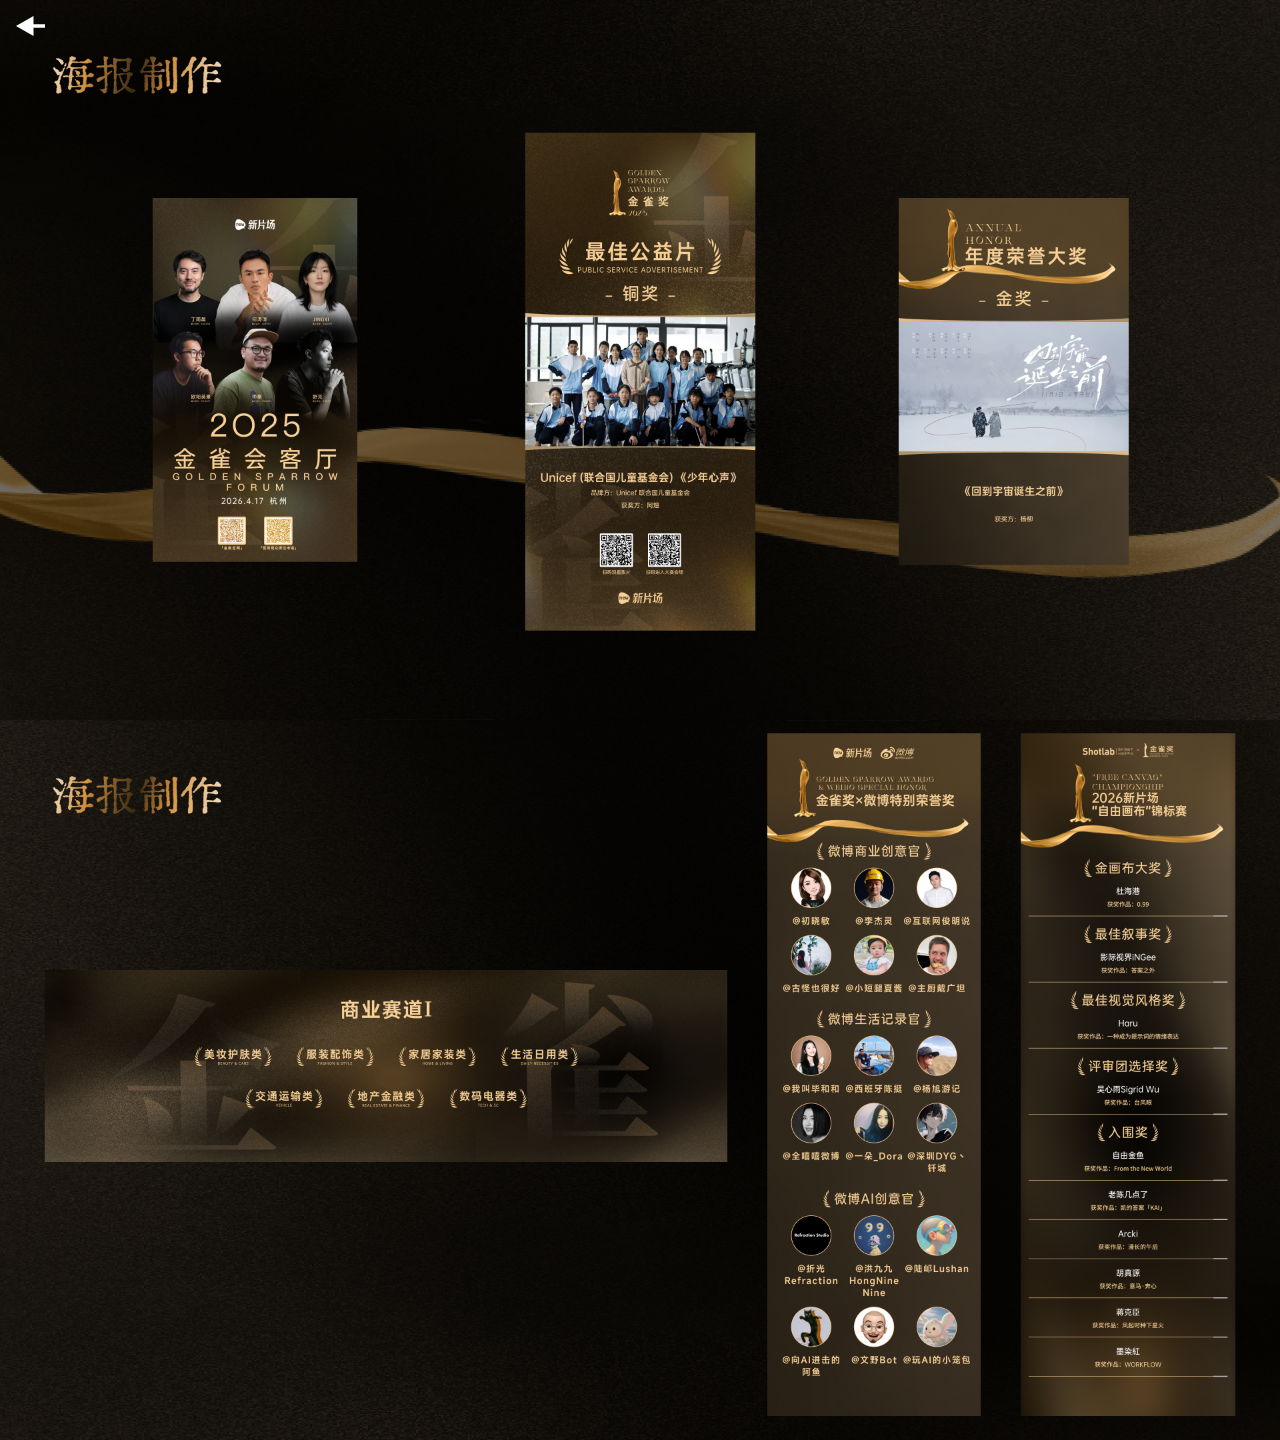
==== projects/golden-sparrow/index.html @ d5d2fcfa "Publish complete portfolio site" ====
<!doctype html>
<html lang="zh-CN">
<head><meta charset="UTF-8"><meta name="viewport" content="width=device-width, initial-scale=1.0"><title>金雀奖 — Yu Jiahong</title>
<style>*{box-sizing:border-box}html,body{margin:0;background:#111;scrollbar-width:none}html::-webkit-scrollbar,body::-webkit-scrollbar{display:none}.project-frame-stack img{display:block;width:100%;height:auto}.back{position:fixed;z-index:20;top:max(1rem,env(safe-area-inset-top));left:max(1rem,env(safe-area-inset-left));width:clamp(1.8125rem,2.1vw,2.5rem);height:clamp(1.263rem,1.464vw,1.75rem);padding:0;border:0;background:transparent;cursor:pointer}.back img{display:block;width:100%;height:100%}.back:focus-visible{outline:3px solid #69e6ee;outline-offset:3px}</style>
</head>
<body><button class="back" type="button" aria-label="返回作品列表" onclick="location.href='/#projects'"><img src="/portfolio/figma/back-arrow-frame21.svg" alt=""></button><main aria-label="金雀奖项目详情"><h1 style="position:absolute;width:1px;height:1px;overflow:hidden;clip:rect(0,0,0,0)">金雀奖</h1><div class="project-frame-stack"><img src="/portfolio/details/frame-5.png" width="1920" height="2160" alt="" loading="eager" decoding="async"></div></main></body>
</html>
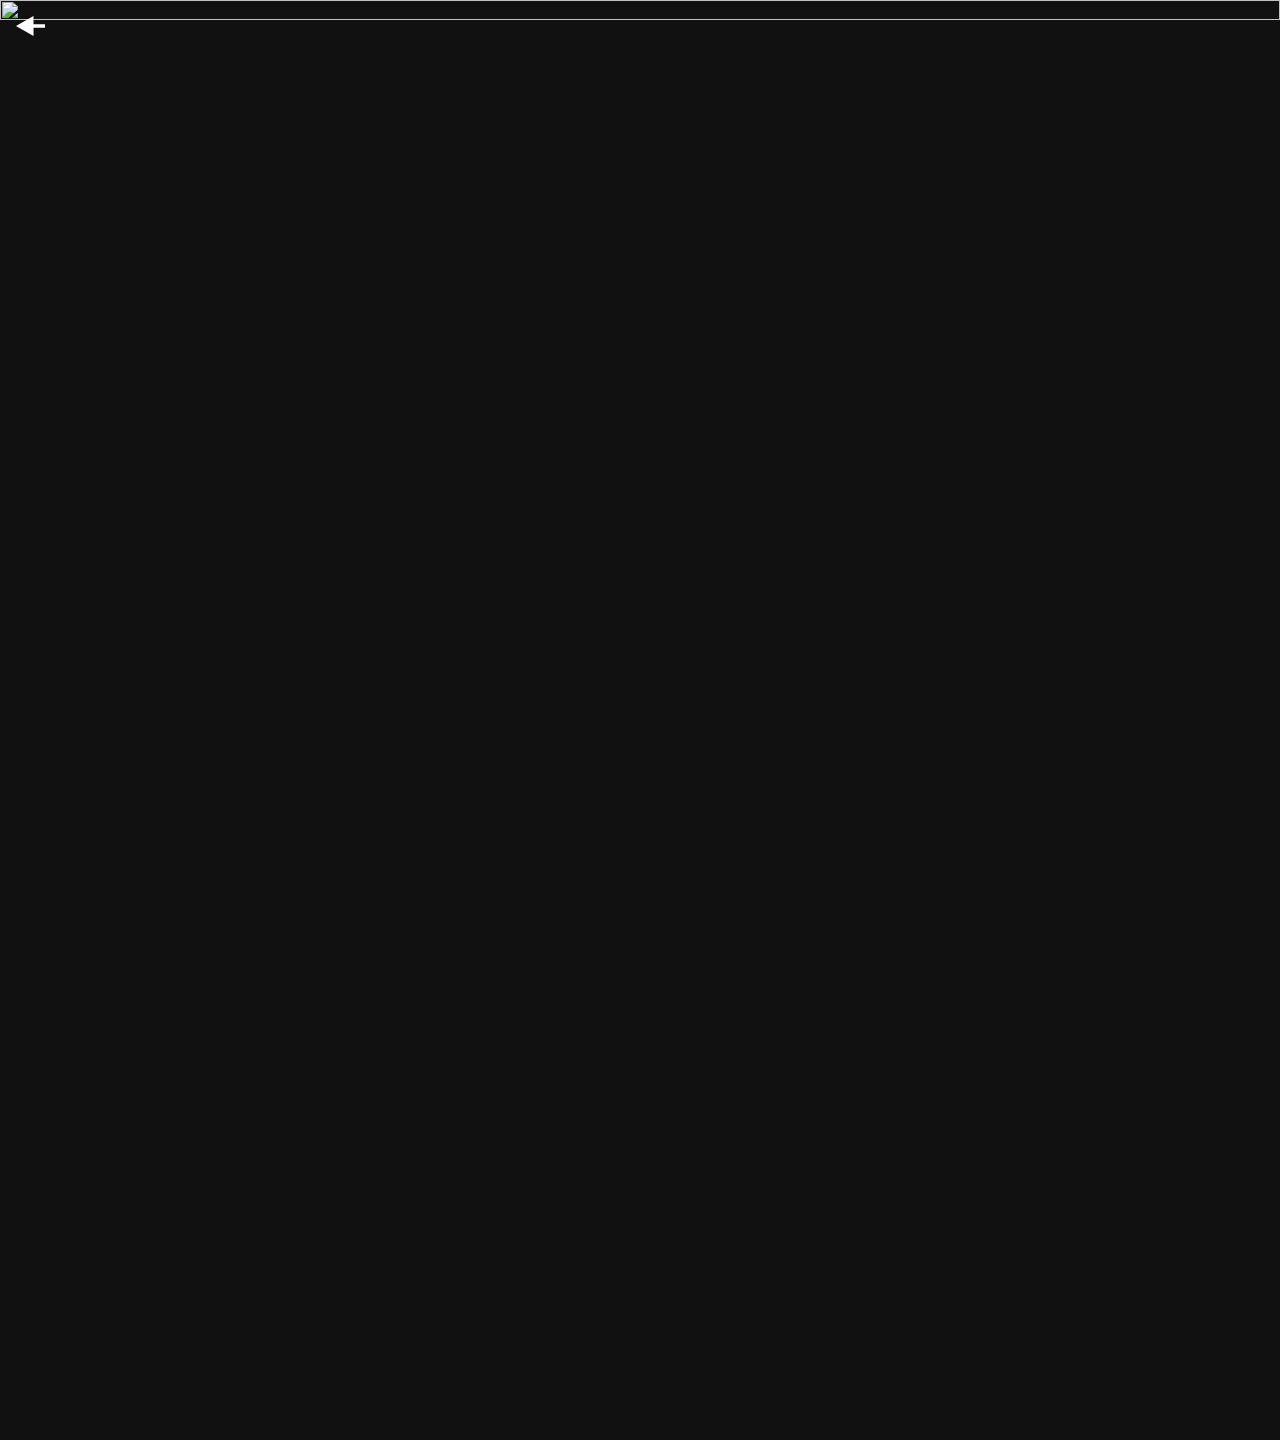
==== commit d4385207: "Publish lightweight GitHub Pages build using existing Netlify project images" ====
--- a/projects/golden-sparrow/index.html
+++ b/projects/golden-sparrow/index.html
@@ -3,5 +3,5 @@
 <head><meta charset="UTF-8"><meta name="viewport" content="width=device-width, initial-scale=1.0"><title>金雀奖 — Yu Jiahong</title>
 <style>*{box-sizing:border-box}html,body{margin:0;background:#111;scrollbar-width:none}html::-webkit-scrollbar,body::-webkit-scrollbar{display:none}.project-frame-stack img{display:block;width:100%;height:auto}.back{position:fixed;z-index:20;top:max(1rem,env(safe-area-inset-top));left:max(1rem,env(safe-area-inset-left));width:clamp(1.8125rem,2.1vw,2.5rem);height:clamp(1.263rem,1.464vw,1.75rem);padding:0;border:0;background:transparent;cursor:pointer}.back img{display:block;width:100%;height:100%}.back:focus-visible{outline:3px solid #69e6ee;outline-offset:3px}</style>
 </head>
-<body><button class="back" type="button" aria-label="返回作品列表" onclick="location.href='/#projects'"><img src="/portfolio/figma/back-arrow-frame21.svg" alt=""></button><main aria-label="金雀奖项目详情"><h1 style="position:absolute;width:1px;height:1px;overflow:hidden;clip:rect(0,0,0,0)">金雀奖</h1><div class="project-frame-stack"><img src="/portfolio/details/frame-5.png" width="1920" height="2160" alt="" loading="eager" decoding="async"></div></main></body>
+<body><button class="back" type="button" aria-label="返回作品列表" onclick="location.href='/#projects'"><img src="/portfolio/figma/back-arrow-frame21.svg" alt=""></button><main aria-label="金雀奖项目详情"><h1 style="position:absolute;width:1px;height:1px;overflow:hidden;clip:rect(0,0,0,0)">金雀奖</h1><div class="project-frame-stack"><img src="https://splendid-conkies-c264dd.netlify.app/portfolio/details/frame-5.png" width="1920" height="2160" alt="" loading="eager" decoding="async"></div></main></body>
 </html>
